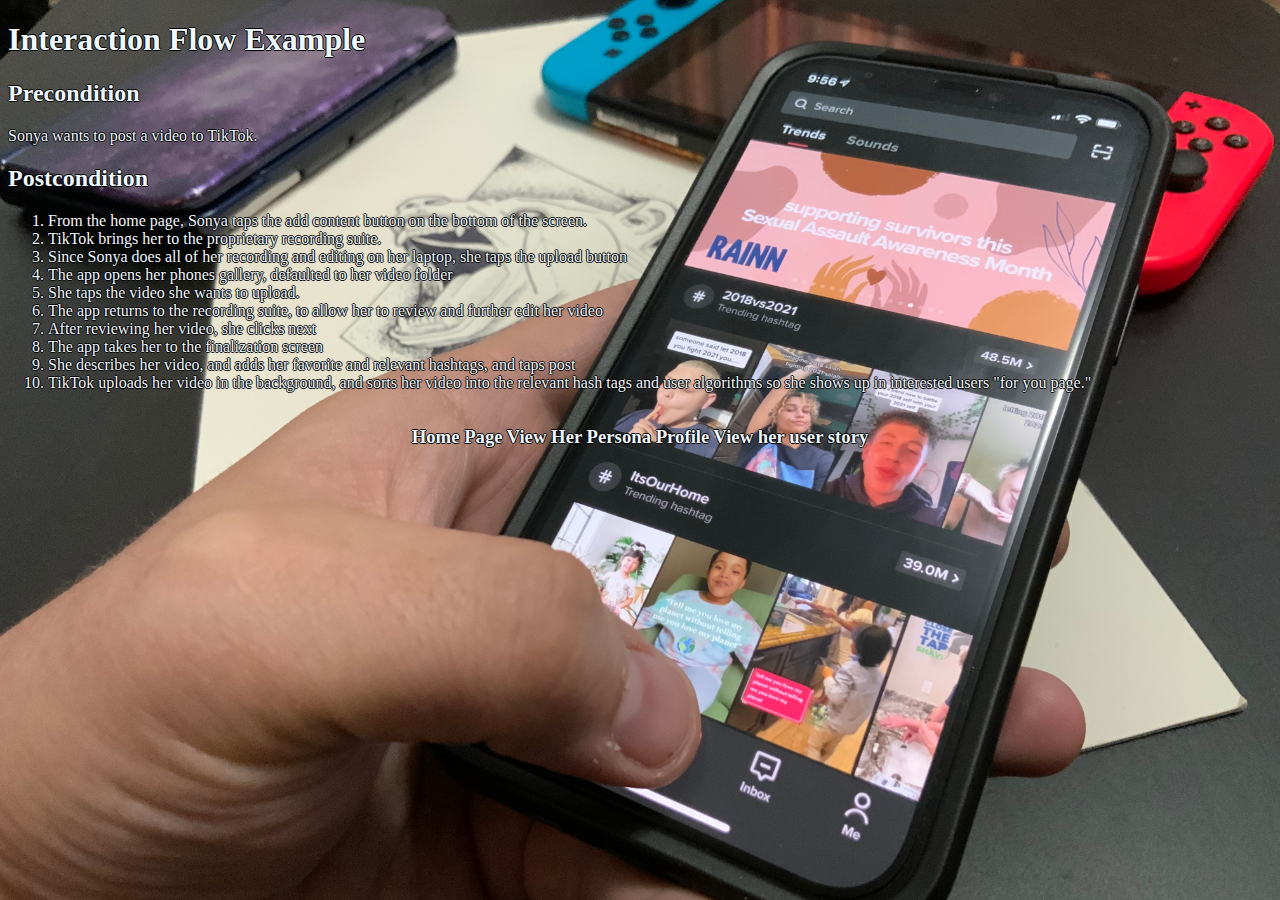
==== interaction-flow.html @ 9d97067a "completed ui/ux project" ====
<!doctype html>
<html lang="en">

    <meta charset="UTF-8">
    <title>Interaction Flow</title>
    <link rel="stylesheet" href="styles.css">
    <style>
        html {
            background:url("img_0113.JPG") no-repeat center center fixed;
            background-size:cover;
        }
        html {
            font-family: "Lucida Grande";
            color: aliceblue;
            text-shadow: 1px 0 0 #000, 0 -1px 0 #000, 0 1px 0 #000, -1px 0 0 #000;
        }
    </style>

<head>
    <title>Interaction Flow</title>
</head>
<body>
<h1>Interaction Flow Example</h1>
<h2>Precondition</h2>
Sonya wants to post a video to TikTok.
<h2>Postcondition</h2>
<ol>
    <li>From the home page, Sonya taps the add content button on the bottom of the screen.</li>
    <li>TikTok brings her to the proprietary recording suite.</li>
    <li>Since Sonya does all of her recording and editing on her laptop, she taps the upload button</li>
    <li>The app opens her phones gallery, defaulted to her video folder</li>
    <li>She taps the video she wants to upload.</li>
    <li>The app returns to the recording suite, to allow her to review and further edit her video</li>
    <li>After reviewing her video, she clicks next</li>
    <li>The app takes her to the finalization screen</li>
    <li>She describes her video, and adds her favorite and relevant hashtags, and taps post</li>
    <li>TikTok uploads her video in the background, and sorts her video into the relevant hash tags and user algorithms so she shows up in interested users "for you page."</li>
</ol>
</body>
<footer class="links">
    <h3><a href="index.html">Home Page</a></h3>
    <h3><a href="persona.html">View Her Persona Profile</a></h3>
    <h3><a href="user-story.html">View her user story</a></h3>
</footer>
</html>
---- styles.css ----
a {
    color: aliceblue;
    text-decoration: none;
}

a:hover {
    color: lightslategray;
    text-decoration: none;
}

footer.photoCredit {
    font-family: "Lucida Grande";
    color: aliceblue;
    text-shadow: 1px 0 0 #000, 0 -1px 0 #000, 0 1px 0 #000, -1px 0 0 #000;
    position: absolute; bottom: 5px;
}
.links {
    text-align: center;
    text-shadow: 1px 0 0 #000, 0 -1px 0 #000, 0 1px 0 #000, -1px 0 0 #000;
}

.links h3 {
    display: inline-block;
    position: relative;
}



.card {
    display: grid;
    grid-template-columns: repeat(3, 1fr);
    grid-gap: 10px;
    grid-auto-rows: minmax(100px, auto);
    grid-auto-columns: minmax(50px, 500px);
    margin: 0 10rem;
}
.one {
    grid-column: 1;
    grid-row: 1 / 5;
}
.two {
    grid-column: 2 / 4;
    grid-row: 1 / 2;
}
.three {
    grid-column: 2 / 3;
    grid-row: 2 / 5;
}
.four {
    grid-column: 3 / 4;
    grid-row: 2 / 5;
}

img {
    max-height: 500px;
    width: auto;
    display: block;
    margin-left: auto;
    margin-right: auto;

}

.card > div {
    background: antiquewhite;
    padding: 1em
}

.cardh1 {
    font-family: "Lucida Grande";
    color: aliceblue;
    text-shadow: 1px 0 0 #000, 0 -1px 0 #000, 0 1px 0 #000, -1px 0 0 #000;
    text-align: center;
}
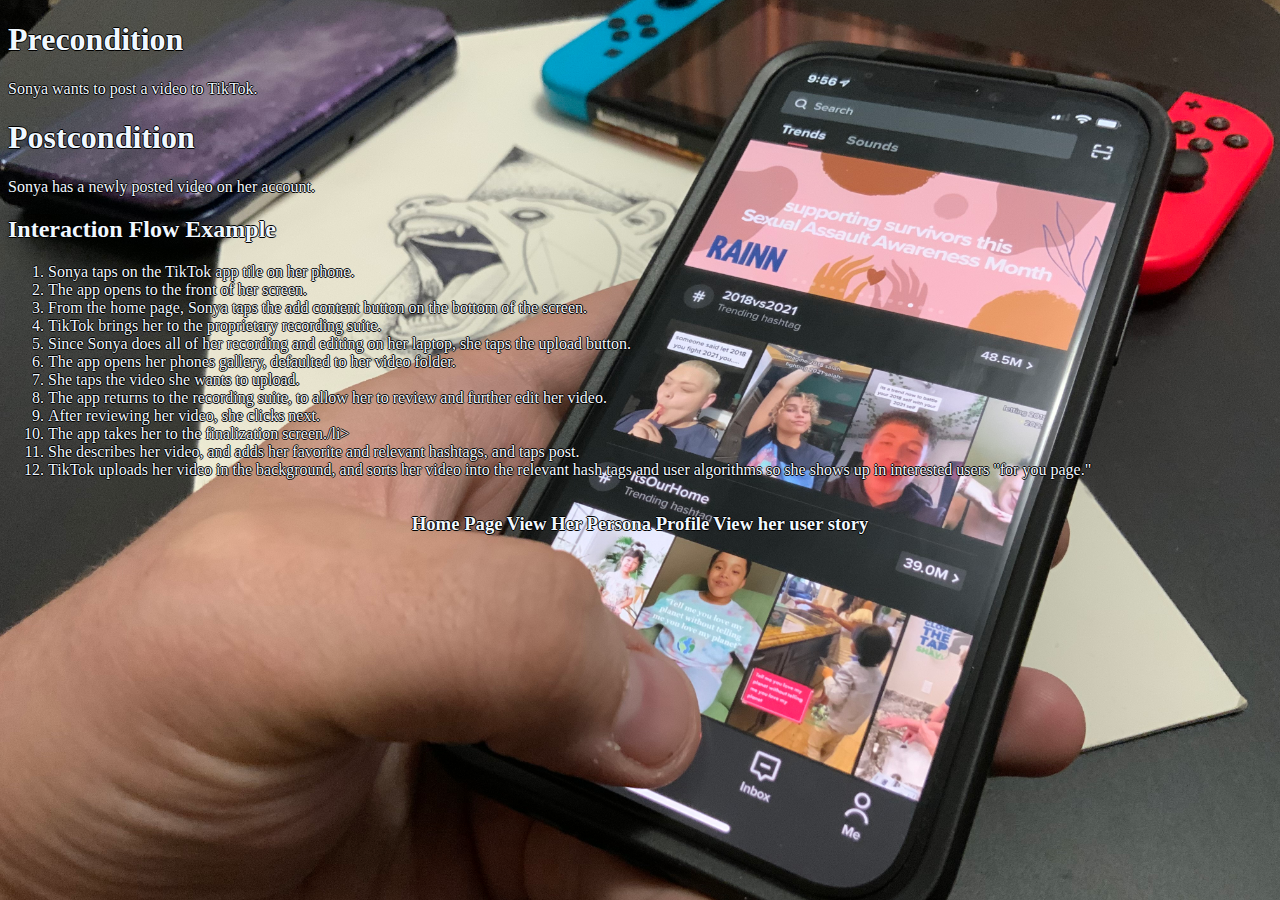
==== commit 4bd83436: "revised recommendations from George & Marty" ====
--- a/interaction-flow.html
+++ b/interaction-flow.html
@@ -20,20 +20,24 @@
     <title>Interaction Flow</title>
 </head>
 <body>
-<h1>Interaction Flow Example</h1>
-<h2>Precondition</h2>
+
+<h1>Precondition</h1>
 Sonya wants to post a video to TikTok.
-<h2>Postcondition</h2>
+<h1>Postcondition</h1>
+Sonya has a newly posted video on her account.
+<h2>Interaction Flow Example</h2>
 <ol>
+    <li>Sonya taps on the TikTok app tile on her phone.</li>
+    <li>The app opens to the front of her screen.</li>
     <li>From the home page, Sonya taps the add content button on the bottom of the screen.</li>
     <li>TikTok brings her to the proprietary recording suite.</li>
-    <li>Since Sonya does all of her recording and editing on her laptop, she taps the upload button</li>
-    <li>The app opens her phones gallery, defaulted to her video folder</li>
+    <li>Since Sonya does all of her recording and editing on her laptop, she taps the upload button.</li>
+    <li>The app opens her phones gallery, defaulted to her video folder.</li>
     <li>She taps the video she wants to upload.</li>
-    <li>The app returns to the recording suite, to allow her to review and further edit her video</li>
-    <li>After reviewing her video, she clicks next</li>
-    <li>The app takes her to the finalization screen</li>
-    <li>She describes her video, and adds her favorite and relevant hashtags, and taps post</li>
+    <li>The app returns to the recording suite, to allow her to review and further edit her video.</li>
+    <li>After reviewing her video, she clicks next.</li>
+    <li>The app takes her to the finalization screen./li>
+    <li>She describes her video, and adds her favorite and relevant hashtags, and taps post.</li>
     <li>TikTok uploads her video in the background, and sorts her video into the relevant hash tags and user algorithms so she shows up in interested users "for you page."</li>
 </ol>
 </body>
